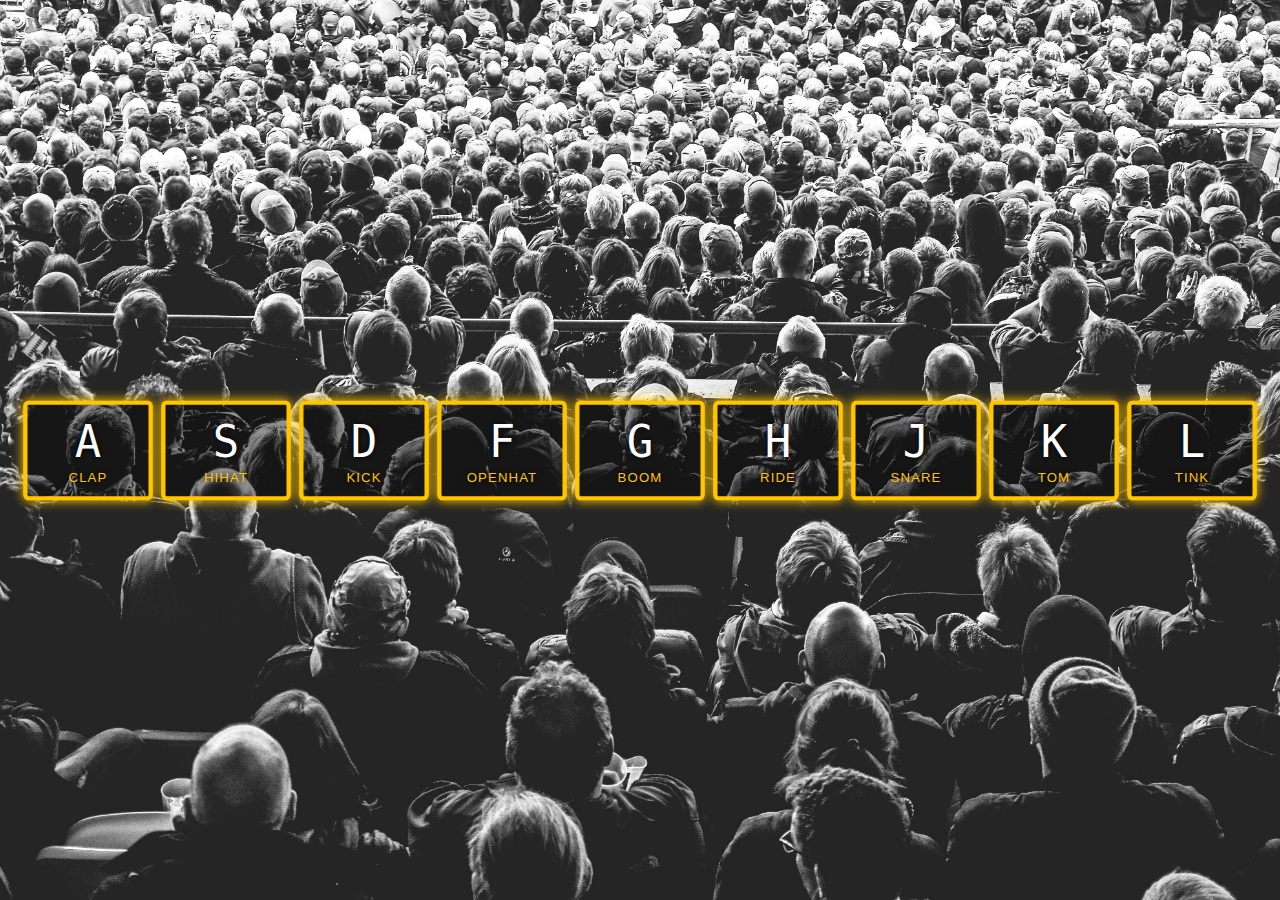
==== 01_JS_Drum_Kit/index.html @ 972ace85 "folder name update" ====
<!DOCTYPE html>
<html lang="en">
<head>
    <meta charset="UTF-8">
    <meta name="viewport" content="width=device-width, initial-scale=1.0">
    <title>Document</title>
    <link rel="stylesheet" href="style.css">
</head>
<body>
    <div class="keys">
        <div class="key playing" data-key="65">
            <kbd>A</kbd>
            <span class="sound">clap</span>
        </div>
        <div class="key playing" data-key="83">
            <kbd>S</kbd>
            <span class="sound">hihat</span>
        </div>
        <div class="key playing" data-key="68">
            <kbd>D</kbd>
            <span class="sound">kick</span>
        </div>
        <div class="key playing" data-key="70">
            <kbd>F</kbd>
            <span class="sound">openhat</span>
        </div>
        <div class="key playing" data-key="71">
            <kbd>G</kbd>
            <span class="sound">boom</span>
        </div>
        <div class="key playing" data-key="72">
            <kbd>H</kbd>
            <span class="sound">ride</span>
        </div>
        <div class="key playing" data-key="74">
            <kbd>J</kbd>
            <span class="sound">snare</span>
        </div>
        <div class="key playing" data-key="75">
            <kbd>K</kbd>
            <span class="sound">tom</span>
        </div>
        <div class="key playing" data-key="76">
            <kbd>L</kbd>
            <span class="sound">tink</span>
        </div>

    </div>

    <audio data-key="65" src="sounds/clap.wav"></audio>
    <audio data-key="83" src="sounds/hihat.wav"></audio>
    <audio data-key="68" src="sounds/kick.wav"></audio>
    <audio data-key="70" src="sounds/openhat.wav"></audio>
    <audio data-key="71" src="sounds/boom.wav"></audio>
    <audio data-key="72" src="sounds/ride.wav"></audio>
    <audio data-key="74" src="sounds/snare.wav"></audio>
    <audio data-key="75" src="sounds/tom.wav"></audio>
    <audio data-key="76" src="sounds/tink.wav"></audio>

    <script>
        window.addEventListener('keydown', function(e) {
            console.log(e);
            
        }) 
    </script>
</body>
</html>
---- 01_JS_Drum_Kit/style.css ----
html {
    font-size: 10px;
    background: url('background.jpg') no-repeat center center fixed;
    background-size: cover;
}

body, html {
    margin: 0;
    padding: 0;
    font-family: sans-serif;
}

.keys {
    display: flex;
    flex: 1;
    justify-content: center;
    align-items: center;
    min-height: 100vh;
}

.key {
    border: .4rem solid black;
    border-radius: .5rem;
    margin: 1rem;
    font-size: 1.5rem;
    padding: 1rem .5rem;
    transition: all 0.7s ease;
    width: 10rem;
    text-align: center;
    color: white;
    background: rgba(0, 0, 0, 0.4);
    text-shadow: 0 0 .5rem black;
}

.playing{
    transform: scale(1.1);
    border-color: #ffc600;
    box-shadow: 0 0 1rem #ffc600;
}

kbd{
    display: block;
    font-size: 4rem;
}

.sound{
    font-size: 1.2rem;
    text-transform: uppercase;
    letter-spacing: .1rem;
    color: #ffc600;
}
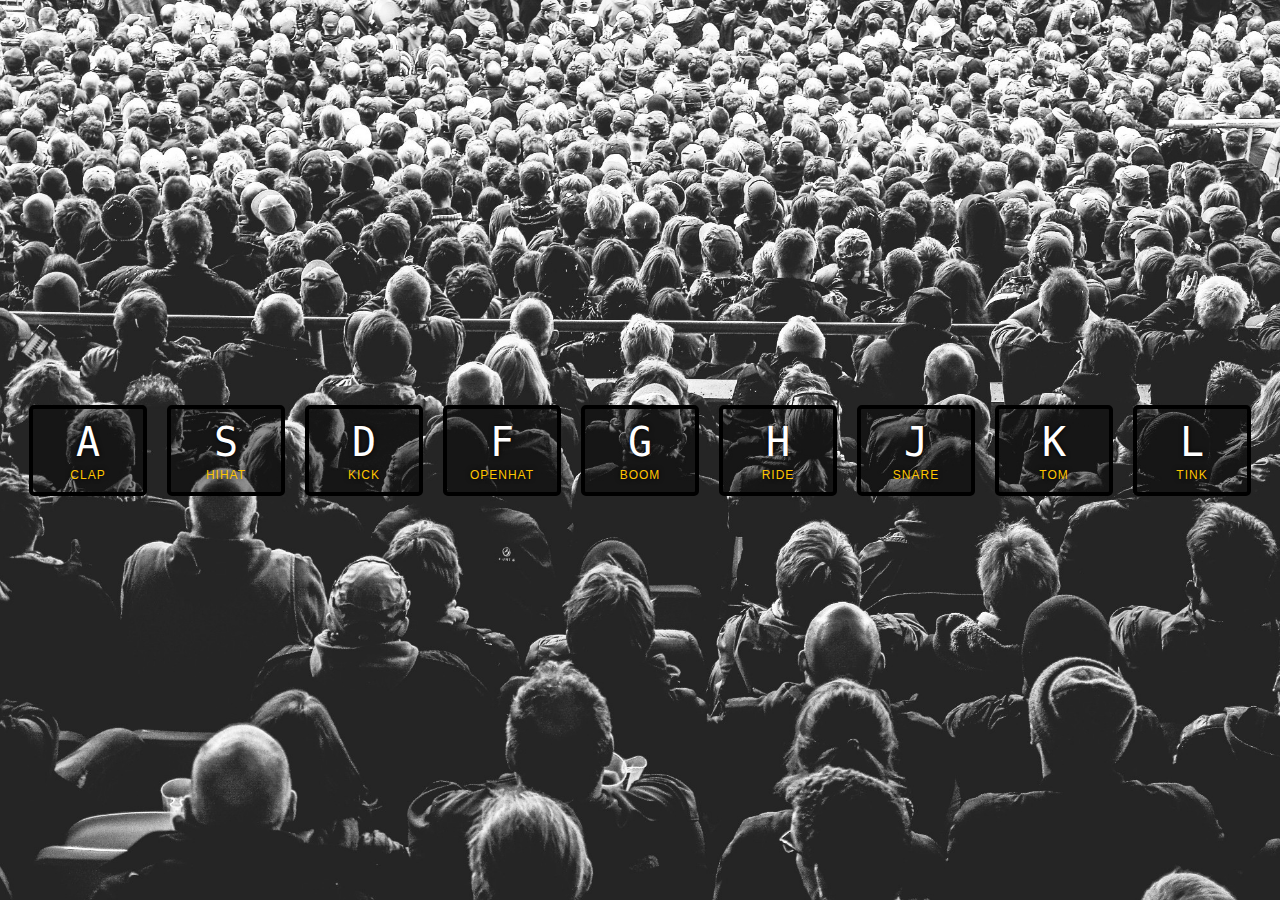
==== commit 75da21aa: "add functionalities of keys" ====
--- a/01_JS_Drum_Kit/index.html
+++ b/01_JS_Drum_Kit/index.html
@@ -1,50 +1,51 @@
 <!DOCTYPE html>
 <html lang="en">
-<head>
-    <meta charset="UTF-8">
-    <meta name="viewport" content="width=device-width, initial-scale=1.0">
+  <head>
+    <meta charset="UTF-8" />
+    <meta name="viewport" content="width=device-width, initial-scale=1.0" />
     <title>Document</title>
-    <link rel="stylesheet" href="style.css">
-</head>
-<body>
+    <link rel="stylesheet" href="style.css" />
+    <link rel="icon" href="https://fav.farm/✅" />
+  </head>
+
+  <body>
     <div class="keys">
-        <div class="key playing" data-key="65">
-            <kbd>A</kbd>
-            <span class="sound">clap</span>
-        </div>
-        <div class="key playing" data-key="83">
-            <kbd>S</kbd>
-            <span class="sound">hihat</span>
-        </div>
-        <div class="key playing" data-key="68">
-            <kbd>D</kbd>
-            <span class="sound">kick</span>
-        </div>
-        <div class="key playing" data-key="70">
-            <kbd>F</kbd>
-            <span class="sound">openhat</span>
-        </div>
-        <div class="key playing" data-key="71">
-            <kbd>G</kbd>
-            <span class="sound">boom</span>
-        </div>
-        <div class="key playing" data-key="72">
-            <kbd>H</kbd>
-            <span class="sound">ride</span>
-        </div>
-        <div class="key playing" data-key="74">
-            <kbd>J</kbd>
-            <span class="sound">snare</span>
-        </div>
-        <div class="key playing" data-key="75">
-            <kbd>K</kbd>
-            <span class="sound">tom</span>
-        </div>
-        <div class="key playing" data-key="76">
-            <kbd>L</kbd>
-            <span class="sound">tink</span>
-        </div>
-
+      <div class="key" data-key="65">
+        <kbd>A</kbd>
+        <span class="sound">clap</span>
+      </div>
+      <div class="key" data-key="83">
+        <kbd>S</kbd>
+        <span class="sound">hihat</span>
+      </div>
+      <div class="key" data-key="68">
+        <kbd>D</kbd>
+        <span class="sound">kick</span>
+      </div>
+      <div class="key" data-key="70">
+        <kbd>F</kbd>
+        <span class="sound">openhat</span>
+      </div>
+      <div class="key" data-key="71">
+        <kbd>G</kbd>
+        <span class="sound">boom</span>
+      </div>
+      <div class="key" data-key="72">
+        <kbd>H</kbd>
+        <span class="sound">ride</span>
+      </div>
+      <div class="key" data-key="74">
+        <kbd>J</kbd>
+        <span class="sound">snare</span>
+      </div>
+      <div class="key" data-key="75">
+        <kbd>K</kbd>
+        <span class="sound">tom</span>
+      </div>
+      <div class="key" data-key="76">
+        <kbd>L</kbd>
+        <span class="sound">tink</span>
+      </div>
     </div>
 
     <audio data-key="65" src="sounds/clap.wav"></audio>
@@ -58,10 +59,27 @@
     <audio data-key="76" src="sounds/tink.wav"></audio>
 
     <script>
-        window.addEventListener('keydown', function(e) {
-            console.log(e);
-            
-        }) 
+      function playSound(e) {
+        // console.log(e.keyCode);
+        const audio = document.querySelector(`audio[data-key="${e.keyCode}"]`);
+        const key = document.querySelector(`.key[data-key="${e.keyCode}"]`);
+        // console.log(audio);
+        if (!audio) return; //stop the function if the key is not in the drum kit
+        audio.currentTime = 0; //reset the audio to the beginning
+        audio.play();
+        key.classList.add("playing");
+      }
+
+      function removeTransition(e) {
+        if (e.propertyName !== "transform") return; //skip if not a transition property
+        e.target.classList.remove("playing");
+      }
+
+      const keys = document.querySelectorAll(".key");
+      keys.forEach((key) =>
+        key.addEventListener("transitionend", removeTransition)
+      );
+      window.addEventListener("keydown", playSound);
     </script>
-</body>
-</html>+  </body>
+</html>
--- a/01_JS_Drum_Kit/style.css
+++ b/01_JS_Drum_Kit/style.css
@@ -24,7 +24,7 @@
     margin: 1rem;
     font-size: 1.5rem;
     padding: 1rem .5rem;
-    transition: all 0.7s ease;
+    transition: all 0.7s ;
     width: 10rem;
     text-align: center;
     color: white;
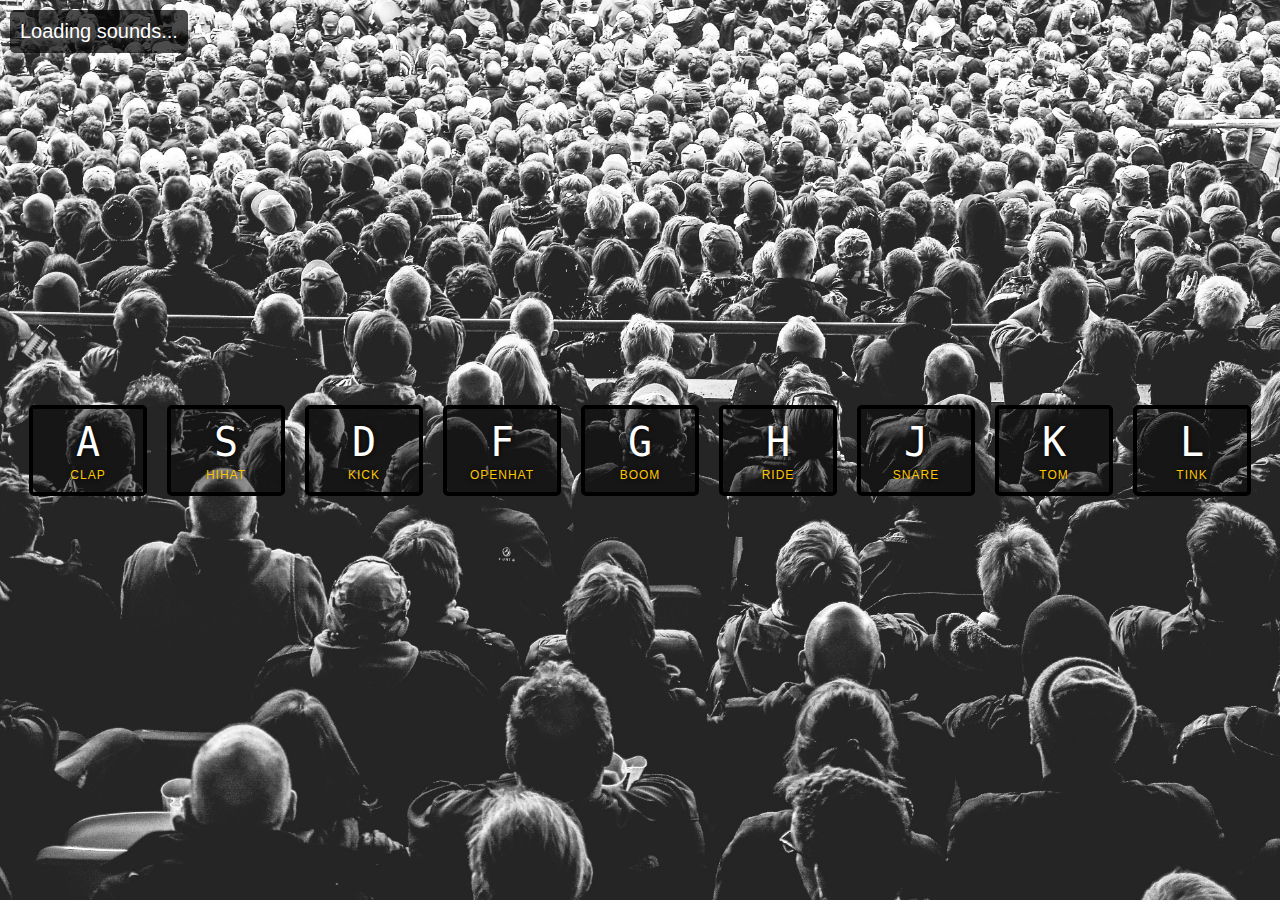
==== commit ef6ce7e4: "update" ====
--- a/01_JS_Drum_Kit/index.html
+++ b/01_JS_Drum_Kit/index.html
@@ -9,6 +9,7 @@
   </head>
 
   <body>
+    <div class="loading">Loading sounds...</div>
     <div class="keys">
       <div class="key" data-key="65">
         <kbd>A</kbd>
@@ -59,20 +60,34 @@
     <audio data-key="76" src="sounds/tink.wav"></audio>
 
     <script>
+      // Loading sound status
+      window.addEventListener("load", () => {
+        const audios = document.querySelectorAll("audio");
+        let loadedCount = 0;
+        audios.forEach((audio) => {
+          audio.addEventListener("canplaythrough", () => {
+            loadedCount++;
+            if (loadedCount === audios.length) {
+              document.querySelector(".loading").style.display = "none";
+            }
+          });
+        });
+      });
+
       function playSound(e) {
-        // console.log(e.keyCode);
         const audio = document.querySelector(`audio[data-key="${e.keyCode}"]`);
         const key = document.querySelector(`.key[data-key="${e.keyCode}"]`);
-        // console.log(audio);
-        if (!audio) return; //stop the function if the key is not in the drum kit
-        audio.currentTime = 0; //reset the audio to the beginning
+        if (!audio) return;
+        audio.currentTime = 0;
         audio.play();
         key.classList.add("playing");
+        document.body.classList.add("background-animation"); // Add background animation
       }
 
       function removeTransition(e) {
-        if (e.propertyName !== "transform") return; //skip if not a transition property
+        if (e.propertyName !== "transform") return;
         e.target.classList.remove("playing");
+        document.body.classList.remove("background-animation"); // Remove background animation
       }
 
       const keys = document.querySelectorAll(".key");
@@ -80,6 +95,14 @@
         key.addEventListener("transitionend", removeTransition)
       );
       window.addEventListener("keydown", playSound);
+
+      // Add touch support
+      keys.forEach((key) =>
+        key.addEventListener("touchstart", () => {
+          const keyCode = key.getAttribute("data-key");
+          playSound({ keyCode: parseInt(keyCode) });
+        })
+      );
     </script>
   </body>
 </html>
--- a/01_JS_Drum_Kit/style.css
+++ b/01_JS_Drum_Kit/style.css
@@ -24,7 +24,7 @@
     margin: 1rem;
     font-size: 1.5rem;
     padding: 1rem .5rem;
-    transition: all 0.7s ;
+    transition: all 0.2s ease-in-out;
     width: 10rem;
     text-align: center;
     color: white;
@@ -32,20 +32,44 @@
     text-shadow: 0 0 .5rem black;
 }
 
-.playing{
-    transform: scale(1.1);
+.playing {
+    transform: scale(1.2) rotate(10deg); /* Add rotation for more dynamic effect */
     border-color: #ffc600;
-    box-shadow: 0 0 1rem #ffc600;
+    box-shadow: 0 0 2rem #ffc600;
 }
 
-kbd{
+kbd {
     display: block;
     font-size: 4rem;
 }
 
-.sound{
+.sound {
     font-size: 1.2rem;
     text-transform: uppercase;
     letter-spacing: .1rem;
     color: #ffc600;
-}+}
+
+.loading {
+    position: absolute;
+    top: 1rem;
+    left: 1rem;
+    font-size: 2rem;
+    color: white;
+    background-color: rgba(0, 0, 0, 0.7);
+    padding: 1rem;
+    border-radius: 0.5rem;
+}
+
+.background-animation {
+    animation: pulse 0.3s ease-in-out;
+}
+
+@keyframes pulse {
+    0% {
+        background-color: rgba(255, 198, 0, 0.3);
+    }
+    100% {
+        background-color: transparent;
+    }
+}
